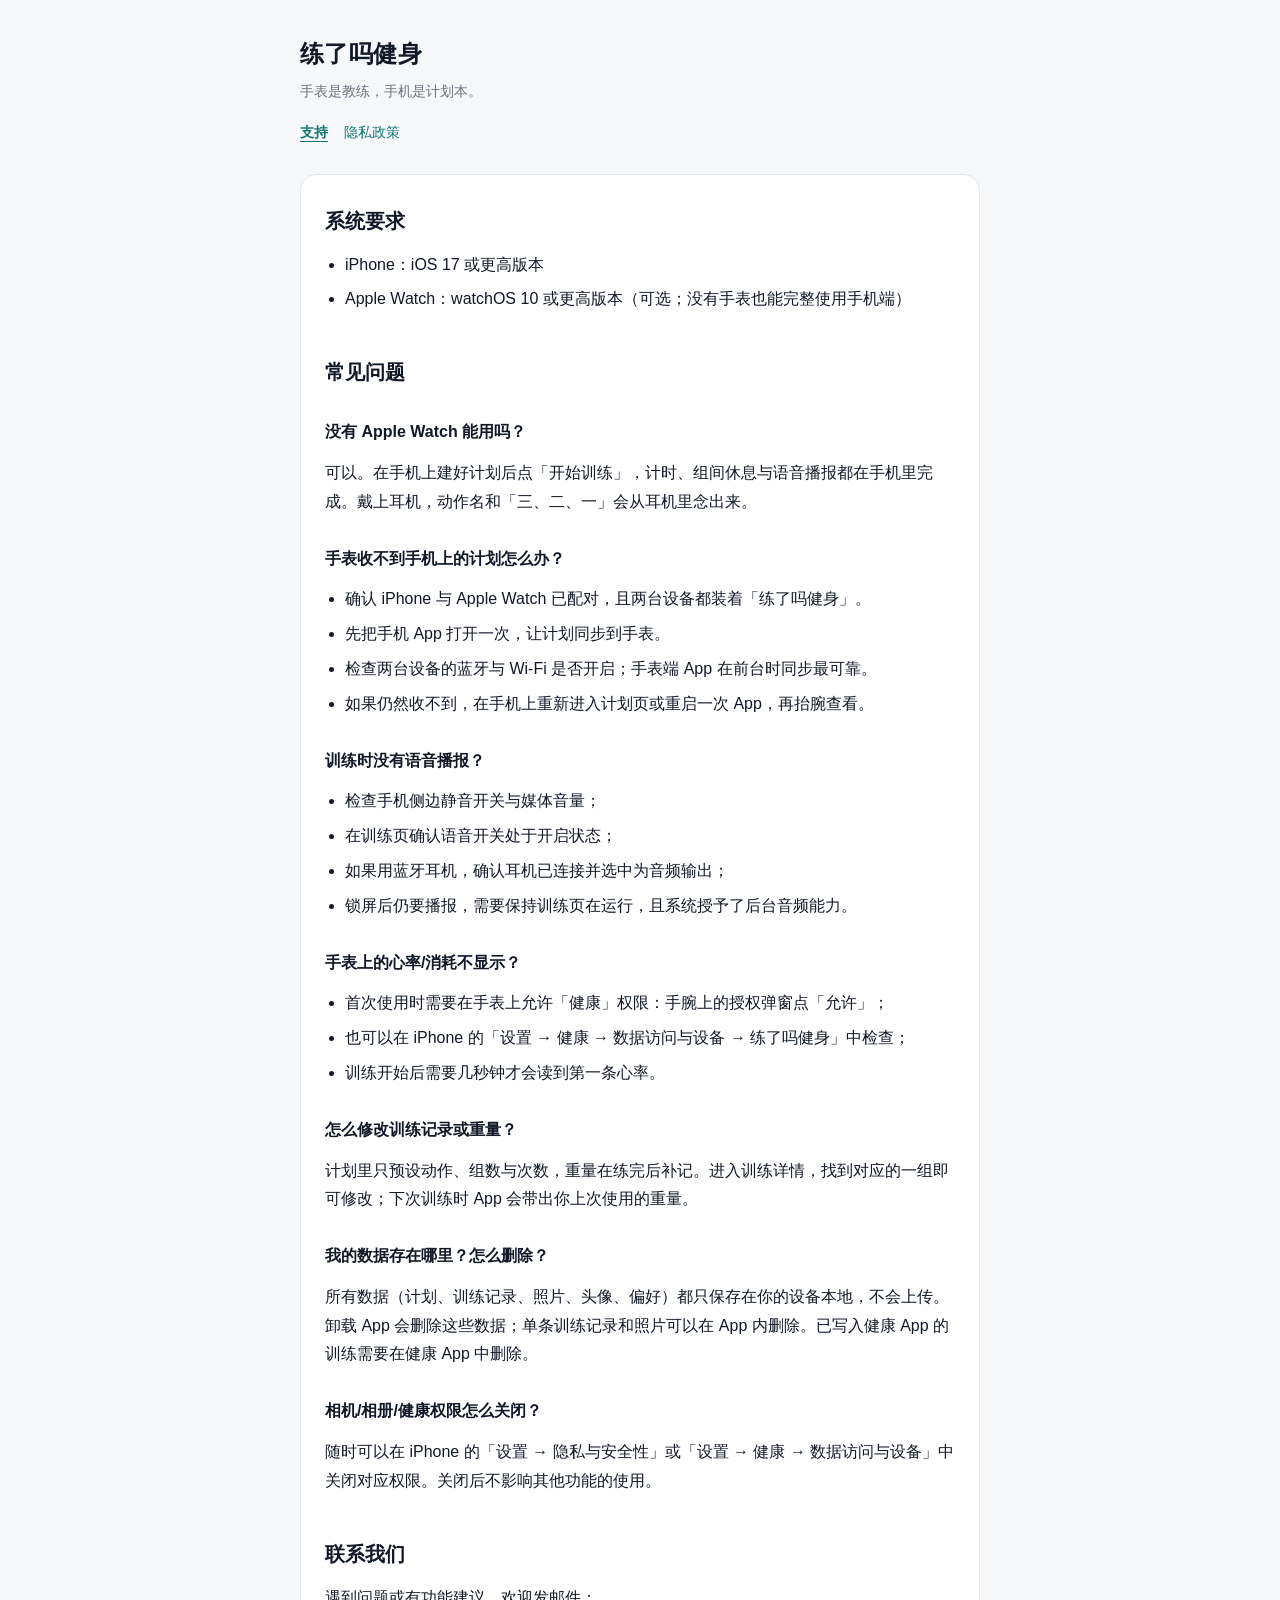
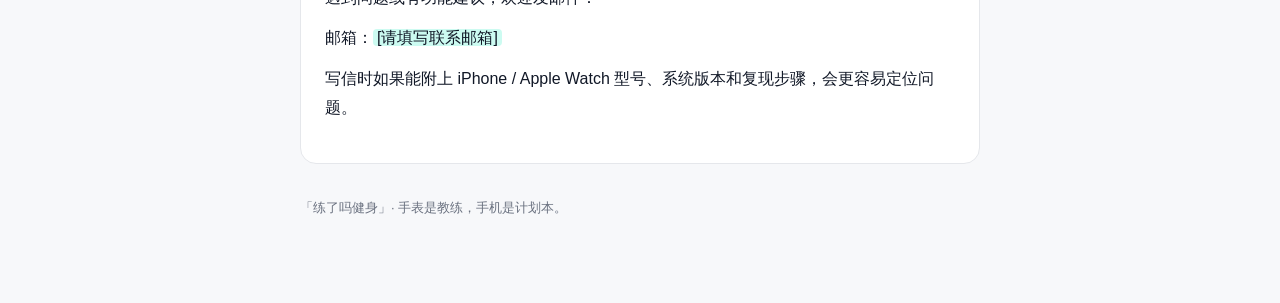
==== index.html @ f4ea28c6 "docs: 练了吗健身支持与隐私政策页" ====
<!doctype html>
<html lang="zh-Hans">
  <head>
    <meta charset="utf-8" />
    <meta name="viewport" content="width=device-width, initial-scale=1" />
    <meta
      name="description"
      content="练了吗健身 · 支持：常见问题、系统要求与联系方式。"
    />
    <title>练了吗健身 · 支持</title>
    <link rel="stylesheet" href="style.css" />
  </head>
  <body>
    <div class="wrap">
      <header>
        <div class="brand">
          <div>
            <h1>练了吗健身</h1>
            <p>手表是教练，手机是计划本。</p>
          </div>
        </div>
        <nav>
          <a href="index.html" aria-current="page">支持</a>
          <a href="privacy.html">隐私政策</a>
        </nav>
      </header>

      <main>
        <h2>系统要求</h2>
        <ul>
          <li>iPhone：iOS 17 或更高版本</li>
          <li>
            Apple Watch：watchOS 10 或更高版本（可选；没有手表也能完整使用手机端）
          </li>
        </ul>

        <h2>常见问题</h2>

        <h3>没有 Apple Watch 能用吗？</h3>
        <p>
          可以。在手机上建好计划后点「开始训练」，计时、组间休息与语音播报都在手机里完成。戴上耳机，动作名和「三、二、一」会从耳机里念出来。
        </p>

        <h3>手表收不到手机上的计划怎么办？</h3>
        <ul>
          <li>确认 iPhone 与 Apple Watch 已配对，且两台设备都装着「练了吗健身」。</li>
          <li>先把手机 App 打开一次，让计划同步到手表。</li>
          <li>
            检查两台设备的蓝牙与 Wi-Fi 是否开启；手表端 App 在前台时同步最可靠。
          </li>
          <li>如果仍然收不到，在手机上重新进入计划页或重启一次 App，再抬腕查看。</li>
        </ul>

        <h3>训练时没有语音播报？</h3>
        <ul>
          <li>检查手机侧边静音开关与媒体音量；</li>
          <li>在训练页确认语音开关处于开启状态；</li>
          <li>如果用蓝牙耳机，确认耳机已连接并选中为音频输出；</li>
          <li>锁屏后仍要播报，需要保持训练页在运行，且系统授予了后台音频能力。</li>
        </ul>

        <h3>手表上的心率/消耗不显示？</h3>
        <ul>
          <li>首次使用时需要在手表上允许「健康」权限：手腕上的授权弹窗点「允许」；</li>
          <li>
            也可以在 iPhone 的「设置 → 健康 → 数据访问与设备 → 练了吗健身」中检查；
          </li>
          <li>训练开始后需要几秒钟才会读到第一条心率。</li>
        </ul>

        <h3>怎么修改训练记录或重量？</h3>
        <p>
          计划里只预设动作、组数与次数，重量在练完后补记。进入训练详情，找到对应的一组即可修改；下次训练时 App 会带出你上次使用的重量。
        </p>

        <h3>我的数据存在哪里？怎么删除？</h3>
        <p>
          所有数据（计划、训练记录、照片、头像、偏好）都只保存在你的设备本地，不会上传。卸载 App 会删除这些数据；单条训练记录和照片可以在 App 内删除。已写入健康 App 的训练需要在健康 App 中删除。
        </p>

        <h3>相机/相册/健康权限怎么关闭？</h3>
        <p>
          随时可以在 iPhone 的「设置 → 隐私与安全性」或「设置 → 健康 → 数据访问与设备」中关闭对应权限。关闭后不影响其他功能的使用。
        </p>

        <h2>联系我们</h2>
        <p>遇到问题或有功能建议，欢迎发邮件：</p>
        <p>
          <!-- 发布前替换成真实邮箱 -->
          邮箱：<span class="placeholder">[请填写联系邮箱]</span>
        </p>
        <p>写信时如果能附上 iPhone / Apple Watch 型号、系统版本和复现步骤，会更容易定位问题。</p>
      </main>

      <footer>
        <p>「练了吗健身」· 手表是教练，手机是计划本。</p>
      </footer>
    </div>
  </body>
</html>
---- style.css ----
/* 练了吗健身 · 支持与隐私政策页
 *
 * 纯静态、零依赖：GitHub Pages / Cloudflare Pages / 任意静态托管都能直接用。
 * 颜色沿用 App 的「石墨黑 × 荧光绿」，浅色/深色跟随系统。 */

:root {
  color-scheme: light dark;
  --bg: #f7f8fa;
  --fg: #111827;
  --muted: #6b7280;
  --card: #ffffff;
  --line: #e5e7eb;
  --accent: #0f766e;
  --accent-soft: #ccfbf1;
}

@media (prefers-color-scheme: dark) {
  :root {
    --bg: #111827;
    --fg: #e5e7eb;
    --muted: #9ca3af;
    --card: #1f2937;
    --line: #374151;
    --accent: #2dd4bf;
    --accent-soft: #134e4a;
  }
}

* {
  box-sizing: border-box;
}

html {
  -webkit-text-size-adjust: 100%;
}

body {
  margin: 0;
  background: var(--bg);
  color: var(--fg);
  font-family: -apple-system, BlinkMacSystemFont, "SF Pro Text", "PingFang SC",
    "Hiragino Sans GB", "Microsoft YaHei", sans-serif;
  font-size: 16px;
  line-height: 1.8;
}

.wrap {
  max-width: 720px;
  margin: 0 auto;
  padding: 32px 20px 72px;
}

header {
  margin-bottom: 28px;
}

.brand h1 {
  margin: 0;
  font-size: 24px;
  letter-spacing: 0.02em;
}

.brand p {
  margin: 4px 0 0;
  color: var(--muted);
  font-size: 14px;
}

nav {
  display: flex;
  gap: 16px;
  margin-top: 16px;
  font-size: 14px;
}

nav a {
  color: var(--accent);
  text-decoration: none;
}

nav a[aria-current="page"] {
  font-weight: 600;
  text-decoration: underline;
  text-underline-offset: 4px;
}

main {
  padding: 28px 24px;
  background: var(--card);
  border: 1px solid var(--line);
  border-radius: 16px;
}

h2 {
  margin: 40px 0 12px;
  font-size: 20px;
}

h2:first-child {
  margin-top: 0;
}

h3 {
  margin: 28px 0 8px;
  font-size: 16px;
}

p {
  margin: 12px 0;
}

ul {
  margin: 12px 0;
  padding-left: 1.25em;
}

li {
  margin: 6px 0;
}

code {
  font-family: ui-monospace, SFMono-Regular, Menlo, monospace;
  font-size: 0.92em;
}

.meta {
  color: var(--muted);
  font-size: 14px;
}

.placeholder {
  padding: 0 4px;
  background: var(--accent-soft);
  border-radius: 4px;
}

a {
  color: var(--accent);
}

footer {
  margin-top: 32px;
  color: var(--muted);
  font-size: 13px;
}

@media (max-width: 480px) {
  .wrap {
    padding: 24px 16px 56px;
  }

  main {
    padding: 20px 16px;
    border-radius: 12px;
  }
}
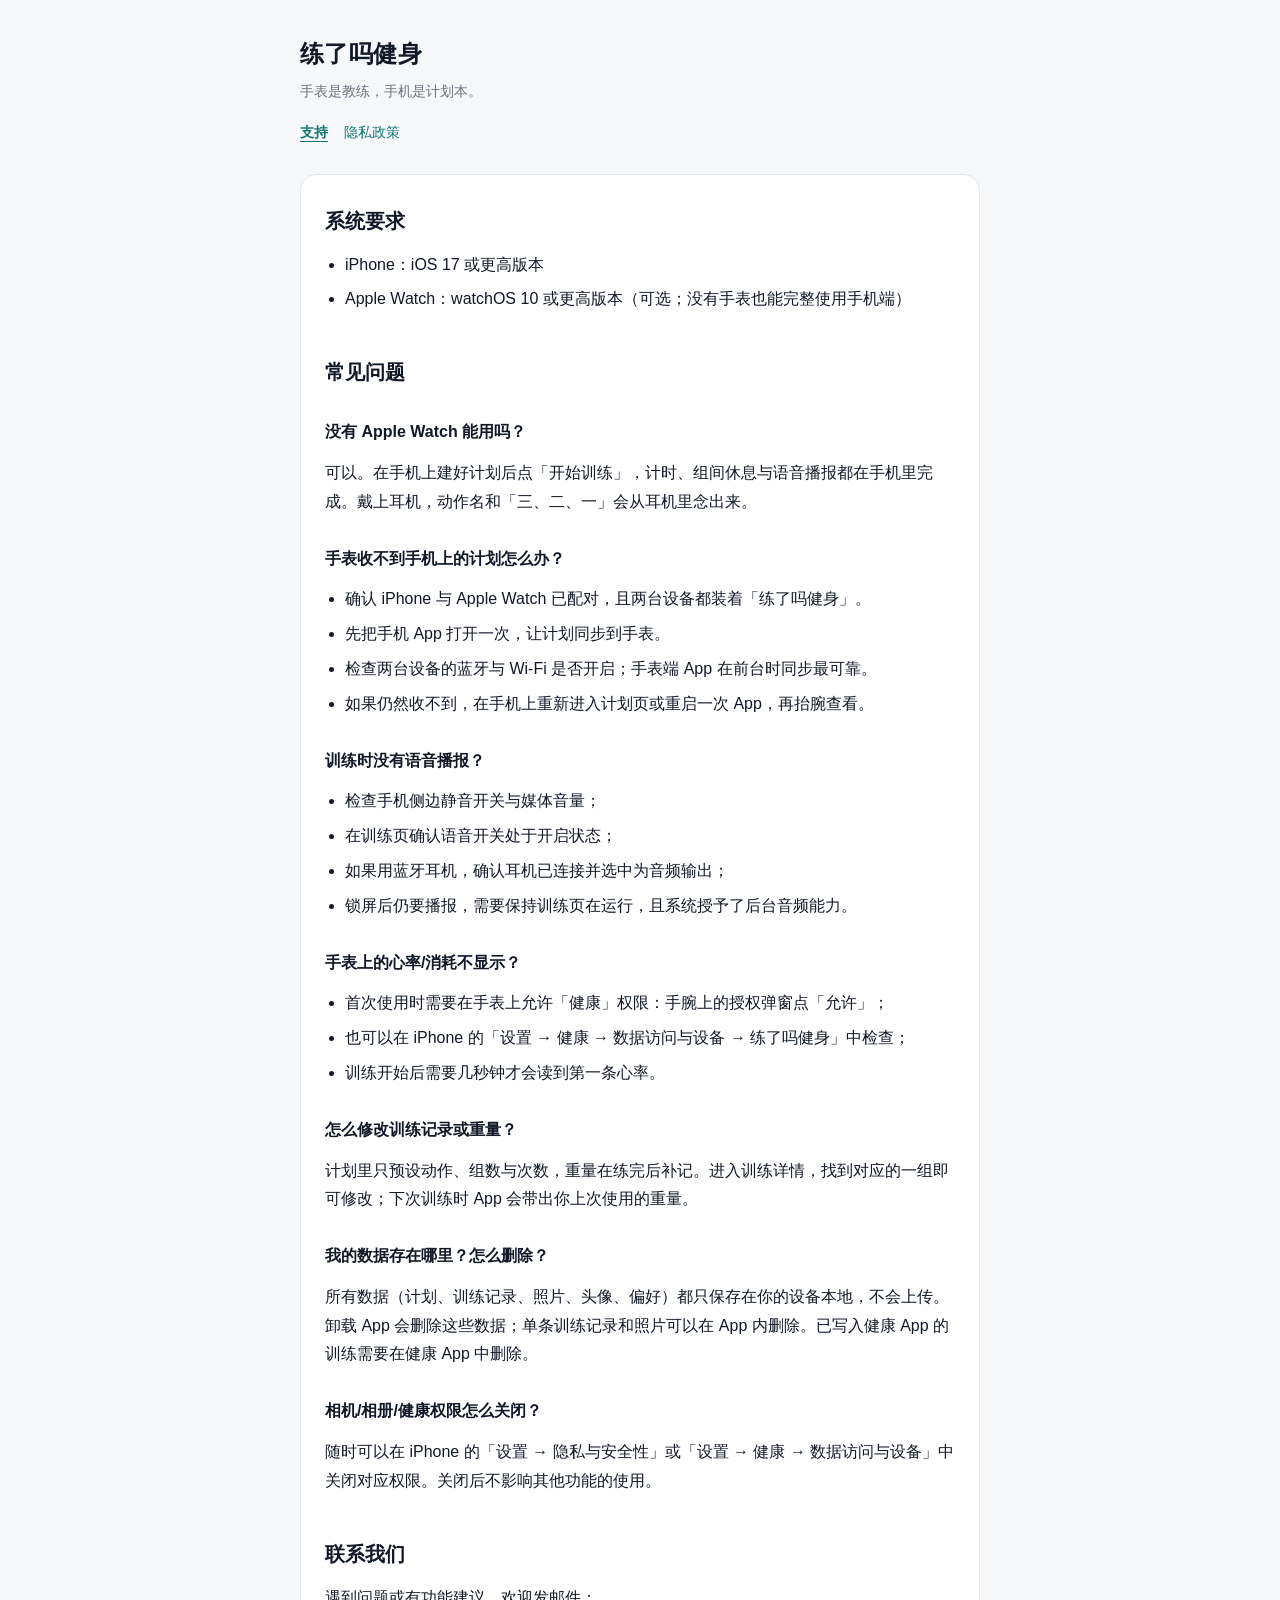
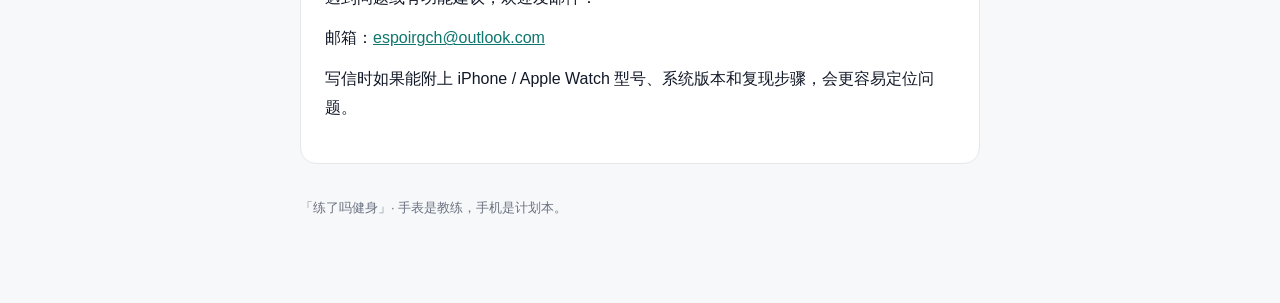
==== commit d883cbaf: "docs: 填写联系邮箱与开发者名称" ====
--- a/index.html
+++ b/index.html
@@ -86,8 +86,7 @@
         <h2>联系我们</h2>
         <p>遇到问题或有功能建议，欢迎发邮件：</p>
         <p>
-          <!-- 发布前替换成真实邮箱 -->
-          邮箱：<span class="placeholder">[请填写联系邮箱]</span>
+          邮箱：<a href="mailto:espoirgch@outlook.com">espoirgch@outlook.com</a>
         </p>
         <p>写信时如果能附上 iPhone / Apple Watch 型号、系统版本和复现步骤，会更容易定位问题。</p>
       </main>
